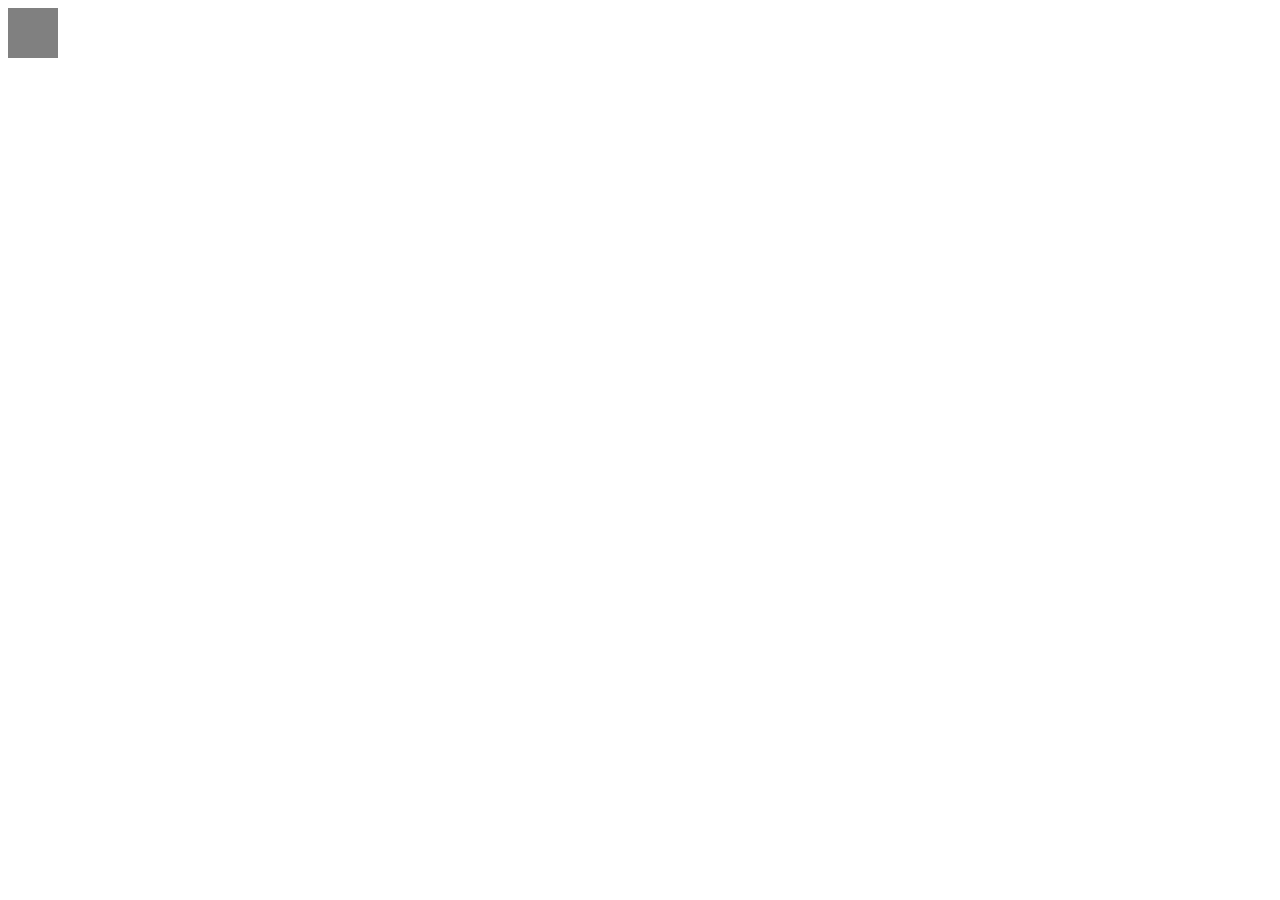
==== AtividadeTeste/proj.html @ fc2d342f "Teste media" ====
<html lang="pt-br">
<head>
    <meta charset="UTF-8">
    <meta name="viewport" content="width=device-width, initial-scale=1.0">
    <title>Document</title>
    <link rel="stylesheet" href="proj.css">
</head>
<body>
    <div class="teste">

    </div>
</body>
</html>
---- AtividadeTeste/proj.css ----
.teste{
    width: 50px;
    height: 50px;
    background-color: gray;

}

@media(max-width: 768px){
    .teste{
        width: 100px;
        height: 100px;
        background-color: red;
    }
}
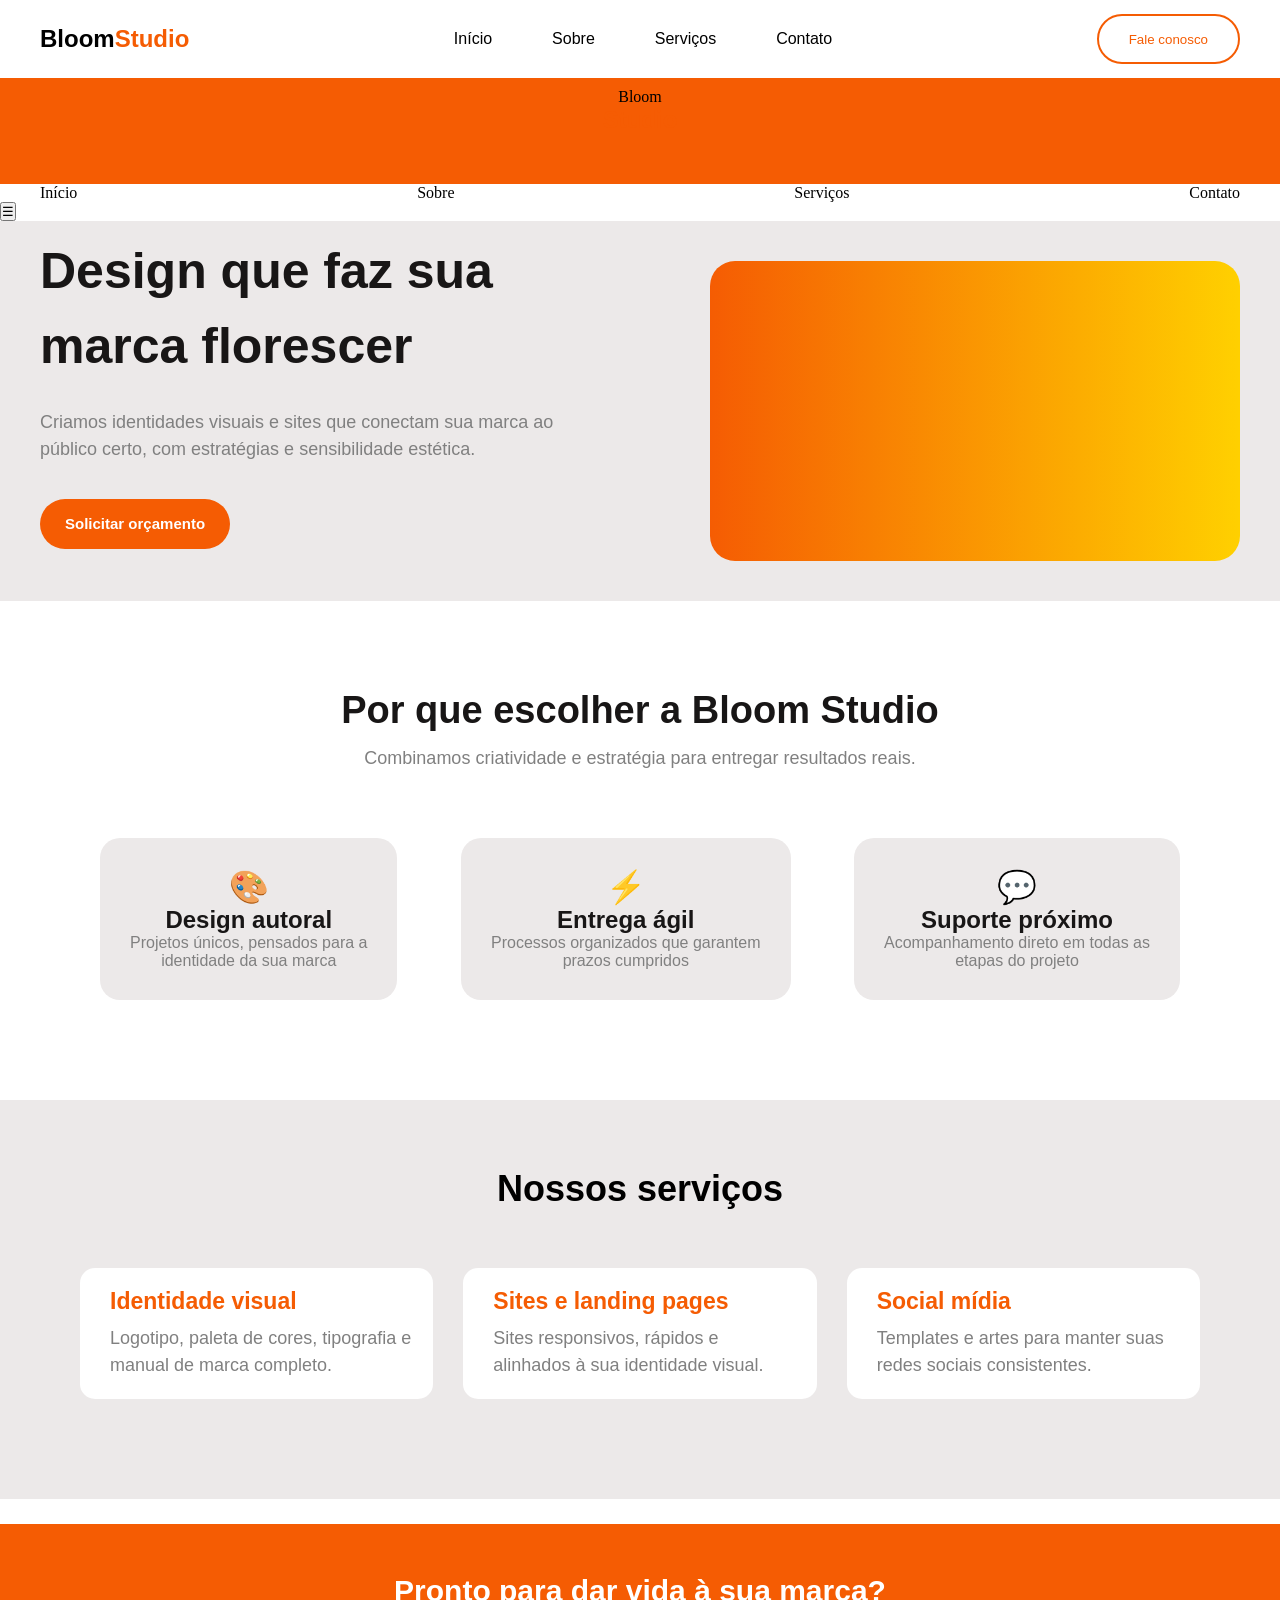
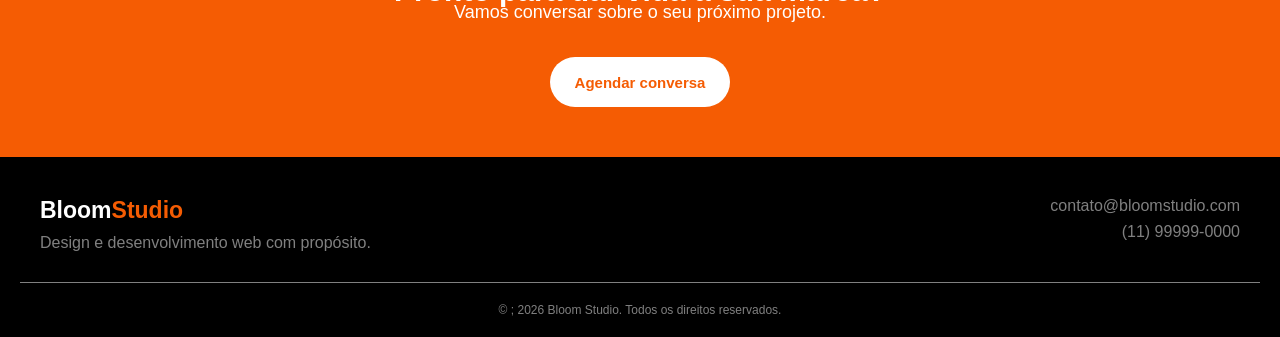
==== commit 7f62e0e9: "atividadeteste1" ====
--- a/AtividadeTeste/proj.html
+++ b/AtividadeTeste/proj.html
@@ -1,13 +1,120 @@
+<!DOCTYPE html>
 <html lang="pt-br">
 <head>
     <meta charset="UTF-8">
     <meta name="viewport" content="width=device-width, initial-scale=1.0">
-    <title>Document</title>
-    <link rel="stylesheet" href="proj.css">
+    <title>BloomStudio</title>
+    <link rel="stylesheet" href="./proj.css">
 </head>
 <body>
-    <div class="teste">
+    <nav>
+        <span class="black">Bloom<span class="orange">Studio</span></span>
+        <ul>
+            <li>
+                <a href="tela.html">Início</a>
+            </li>
+            <li>
+                <a href="sobre.html">Sobre</a>
+            </li>
+            <li>
+                <a href="serviços.html">Serviços</a>
+            </li>
+            <li>
+                <a href="contato.html">Contato</a>
+            </li>
+        </ul>
+        <button class="contato">Fale conosco</button>
+    </nav>
+    <header class="nav">
+        <div class="logo">
+            <span>Bloom</span><span class="orange">Studio</span>
+        </div>
 
-    </div>
+        <nav class="menuNovo">
+            <a href="tela.html">Início</a>
+            <a href="sobre.html">Sobre</a>
+            <a href="serviços.html">Serviços</a>
+            <a href="contato.html">Contato</a>
+        </nav>
+        <button class="menuTracinho">☰</button>
+    </header>
+
+        <header>
+            <div class="principal">
+                <div class="textos">
+                    <h1>Design que faz sua <br> marca florescer</h1>
+                    <p>Criamos identidades visuais e sites que conectam sua marca ao <br> público certo, com estratégias e sensibilidade estética.</p>
+                    <button type="submit" class="orcamento">Solicitar orçamento</button>
+                </div>
+                <div class="espacofoto"></div>
+            </div>
+        </header>
+           
+        <div class="motivo">
+            <h1>Por que escolher a Bloom Studio</h1>
+            <p>Combinamos criatividade e estratégia para entregar resultados reais.</p>
+        </div>
+        <div class="buttons">
+            <div class="buttonA">
+                <h1>🎨</h1>
+                <h2>Design autoral</h2>
+                <p>Projetos únicos, pensados para a <br> identidade da sua marca</p>
+            </div>
+            <div class="buttonB">
+                <h1>⚡</h1>
+                <h2>Entrega ágil</h2>
+                <p>Processos organizados que garantem <br> prazos cumpridos</p>
+            </div>
+            <div class="buttonC">
+                <h1>💬</h1>
+                <h2>Suporte próximo</h2>
+                <p>Acompanhamento direto em todas as <br> etapas do projeto</p>
+            </div>
+        </div>
+
+        <div class="servico">
+            <h1>Nossos serviços</h1>
+            <div class="topicos">
+                <div class="topico1">
+                    <h2>Identidade visual</h2>
+                    <p>Logotipo, paleta de cores, tipografia e <br> manual de marca completo.</p>
+                </div>
+                <div class="topico2">
+                    <h2>Sites e landing pages</h2>
+                    <p>Sites responsivos, rápidos e <br> alinhados à sua identidade visual.</p>
+                </div>
+                <div class="topico3">
+                    <h2>Social mídia</h2>
+                    <p>Templates e artes para manter suas <br> redes sociais consistentes.</p>
+                </div>
+            </div>
+        </div>
+
+        <div class="logo">
+            <h1>Pronto para dar vida à sua marca?</h1>
+            <p>Vamos conversar sobre o seu próximo projeto.</p>
+            <button>Agendar conversa</button>
+        </div>
+
+        <footer class="footer">
+            <div class="componentes">
+                <div class="estiloLogo">
+                    <h2>Bloom<span>Studio</span></h2>
+                    <p>Design e desenvolvimento web com propósito.</p>
+                </div>
+
+                <div class="footercontato">
+                    <p>contato@bloomstudio.com</p>
+                    <p>(11) 99999-0000</p>
+                </div>
+            </div>
+
+            <div class="footerUltimo">
+                <p>&copy ; 2026 Bloom Studio. Todos os direitos reservados.</p>
+            </div>
+        </footer>
+
+    <script src="proj.js"></script>
+
 </body>
 </html>
--- a/AtividadeTeste/proj.css
+++ b/AtividadeTeste/proj.css
@@ -1,14 +1,427 @@
-.teste{
-    width: 50px;
+*{
+    margin: 0;
+    padding: 0;
+}
+
+
+body{
+    color: black;
+    background-color: white;
+}
+
+ul{
+    display: flex;
+    list-style-type: none;
+    font-family: 'inter', sans-serif;
+
+}
+
+li{
+    padding: 30px 30px 30px 30px;/*em cima, direita, embaixo, esquerda*/
+}
+
+a{
+    color: black;
+    text-decoration: none;
+}
+
+.espacofoto{
+    display: block;
+    width: 100%;
+    max-width: 500px;
+    height: 300px;
+    background-image: linear-gradient(90deg, #f55c03, #ffd000);
+    border-radius: 25px;
+    padding-right: 30px;
+}
+@media(max-width: 768px){
+    .espacofoto{
+        display: none;
+    }
+}
+
+.principal{
+    display: flex;
+    justify-content: space-between;
+    align-items: center;
+    padding: 40px;
+    gap: 35px;
+    background-color: rgb(236, 233, 233);
+}
+
+.textos h1{
+    color: rgb(24, 22, 22);
+    font-family: 'inter', sans-serif;
+    font-size: 50px;
+    font-weight: bold; /*largura da fonte, negrito ou normal.*/
+    line-height: 1.5;
+    margin-bottom: 25px;
+}
+
+.textos p{
+    color: gray;
+    font-family: 'inter', sans-serif;
+    font-size: 18px;
+    line-height: 1.5;
+    font-weight: normal;
+    margin-bottom: 36px;
+}
+
+.textos{
+    max-width: 45%;
+    margin-top: -40px;
+}
+
+.orcamento{
+    width: 100%;
     height: 50px;
-    background-color: gray;
-
-}
-
-@media(max-width: 768px){
-    .teste{
-        width: 100px;
-        height: 100px;
-        background-color: red;
+    background-color:#f55c03;
+    border-radius: 50px;
+    font-family: 'inter', sans-serif;
+    font-size: 15px;
+    border: none;
+    color: white;
+    font-weight: bold;
+    display: inline-block;
+    width: max-content;
+    padding: 15px 25px;
+    align-items: center;
+}
+
+nav{
+    display: flex;
+    justify-content: space-between;
+    align-items: center;
+    padding: 0 40px 0 40px;
+}
+
+.contato{
+    height: 50px;
+    border-radius: 50px;
+    padding: 0 30px;
+    border: 2px solid #f55c03;
+    color:#f55c03;
+    background-color: white;
+    font-weight: 600px;
+    font-size: normal;
+    display: inline-block;
+    width: max-content;
+    align-items: center;
+}
+
+.black{
+    font-weight: bold;
+    font-size: x-large;
+    color: black;
+    font-family: 'inter', sans-serif;
+}
+
+.orange{
+    font-weight: bold;
+    font-size: x-large;
+    color:#f55c03;  
+    font-family: 'inter', sans-serif; 
+}
+
+nav a:hover{
+    color: #f55c03;
+
+}
+
+.motivo h1{
+    color: rgb(24, 22, 22);
+    font-family: 'inter', sans-serif;
+    font-size: 38px;
+    font-weight: bold;
+    line-height: 1.0;
+    margin-bottom: 25px;
+    text-align: center;
+    padding: 90px 0 0 0;
+}
+
+.motivo p{
+    color: gray;
+    font-family: 'inter', sans-serif;
+    font-size: 18px;
+    font-weight: normal;
+    line-height: 0.5;
+    margin-bottom: 25px;
+    text-align: center;
+}
+
+.buttons{
+    align-items: center;
+    text-align: center;
+    display: flex;
+    justify-content:space-between;
+    padding: 0 100px 0 100px;
+}
+
+.buttonA{
+    background-color:  rgb(236, 233, 233);
+    text-align: center;
+    line-height: normal;
+    font-family: 'inter', sans-serif;
+    border-radius: 20px;
+    padding: 30px;
+    margin-top: 50px;
+}
+
+.buttonB{
+    background-color:  rgb(236, 233, 233);
+    text-align: center;
+    line-height: normal;
+    font-family: 'inter', sans-serif;
+    border-radius: 20px;
+    padding: 30px;
+    margin-top: 50px;
+}
+
+.buttonC{
+    background-color:  rgb(236, 233, 233);
+    text-align: center;
+    line-height: normal;
+    font-family: 'inter', sans-serif;
+    border-radius: 20px;
+    padding: 30px;
+    margin-top: 50px;
+}
+
+.buttonA h1{
+    text-align: center;
+    font-size: 35px 40px;
+}
+
+.buttonB h1{
+    text-align: center;
+    font-size: 35px 40px;
+}
+
+.buttonC h1{
+    text-align: center;
+    font-size: 35px 40px;
+}
+
+.buttonA h2{
+    text-align: center;
+    color: rgb(24, 22, 22);
+}
+
+.buttonB h2{
+    text-align: center;
+    color: rgb(24, 22, 22);
+}
+
+.buttonC h2{
+    text-align: center;
+    color: rgb(24, 22, 22);
+}
+
+.buttonA p{
+    text-align: center;
+    color: grey;
+}
+
+.buttonB p{
+    text-align: center;
+    color: grey;
+}
+
+.buttonC p{
+    text-align: center;
+    color: grey;
+}
+
+.servico{
+    align-items: center;
+    text-align: center;
+    background-color:  rgb(236, 233, 233);
+    font-family: 'inter', sans-serif;
+    font-size: 18px;
+    font-weight: normal;
+    line-height: 0.5;
+    margin-bottom: 25px; 
+    padding: 80px 80px 100px 80px;
+    margin-top: 100px;
+}
+
+.topicos{
+    display: grid;
+    grid-template-columns: repeat(3, 1fr); 
+    gap: 30px; 
+    margin-top: 70px;
+}
+
+.topico1{
+    background-color: white;
+    border-radius: 15px;
+}
+
+.topico1 h2{
+    display: flex;
+    padding: 20px 0 0 30px;
+    margin-bottom: 10px;
+    font-family: 'inter', sans-serif;
+    color: #f55c03;
+    line-height: normal;
+    font-size: 23px;
+}
+
+.topico1 p{
+    display: flex;
+    padding: 0 0 20px 30px;
+    line-height: 1.5;
+    font-family: 'inter', sans-serif;
+    color: gray;
+    text-align: left;
+}
+.topico2{
+    background-color: white;
+    border-radius: 15px;
+}
+
+.topico2 h2{
+    display: flex;
+    padding: 20px 0 0 30px;
+    margin-bottom: 10px;
+    font-family: 'inter', sans-serif;
+    color: #f55c03;
+    line-height: normal;
+    font-size: 23px;
+}
+
+.topico2 p{
+    display: flex;
+    padding: 0 0 20px 30px;
+    line-height: 1.5;
+    font-family: 'inter', sans-serif;
+    color: gray;
+    text-align: left;
+}
+
+.topico3{
+    background-color: white;
+    border-radius: 15px;
+}
+
+.topico3 h2{
+    display: flex;
+    padding: 20px 0 0 30px;
+    margin-bottom: 10px;
+    font-family: 'inter', sans-serif;
+    color: #f55c03;
+    line-height: normal;
+    font-size: 23px;
+}
+
+.topico3 p{
+    display: flex;
+    padding: 0 0 20px 30px;
+    line-height: 1.5;
+    font-family: 'inter', sans-serif;
+    color: gray;
+    text-align: left;
+}
+
+.logo{
+    background-color: #f55c03; 
+    display: flex;
+    flex-direction: column;   /* Alinha os textos e o botão em linha vertical */
+    align-items: center;      /* Centraliza tudo horizontalmente */
+    text-align: center;       /* Garante que os textos fiquem centralizados */
+    justify-content: center;  /* Centraliza verticalmente se houver altura fixa */
+    padding: 0 0 50px 0;
+    padding-top: 10px;
+}
+
+.logo h1{
+    color: white;
+    font-family: 'inter', sans-serif;
+    text-align: center;
+    gap: 30px;
+    padding: 40px 0 0 0;
+    font-size: 30px;
+}
+
+.logo p{
+    color: white;
+    font-family: 'inter', sans-serif;
+    text-align: center;
+    padding: 0 0 15px 0;
+    font-size: 18px;
+    font-weight: normal;
+    line-height: 0.5;
+    margin-bottom: 25px;
+    text-align: center;
+}
+
+.logo button{
+    height: 50px;
+    background-color: white;
+    border-radius: 50px;
+    font-family: 'inter', sans-serif;
+    font-size: 15px;
+    border: none;
+    color: #f55c03;
+    font-weight: bold;
+    padding: 15px 25px;
+    width: max-content; /* Mantém o botão no tamanho do texto */
+}
+
+.footer{
+    background-color: black;
+    color: gray;
+    padding: 40px 20px 20px 20px;
+    font-family: 'inter', sans-serif;
+}
+
+.componentes{
+    display: flex;
+    justify-content: space-between;
+    align-items: flex-start;
+    max-width: 1200px;
+    margin: 0 auto;
+    padding-bottom: 30px;
+}
+
+.estiloLogo h2{
+    font-size: 23px;
+    margin: 0 0 10px 0;
+    color: white;
+}
+
+.estiloLogo h2 span{
+    color: #f55c03;
+}
+
+.footer p{
+    color: gray;
+    margin: 0;
+}
+
+.footercontato{
+    text-align: right;
+}
+
+.footercontato p{
+    margin: 0 0 8px 0;
+    color: gray;
+}
+
+.footerUltimo{
+    border-top: 1px solid gray;
+    padding-top: 20px;
+    text-align: center;
+}
+
+.footerUltimo p{
+    font-size: 12px;
+    color: gray;
+    margin: 0;
+}
+
+@media (max-width: 768px){
+    .menuNovo{
+        display: none;
     }
 }
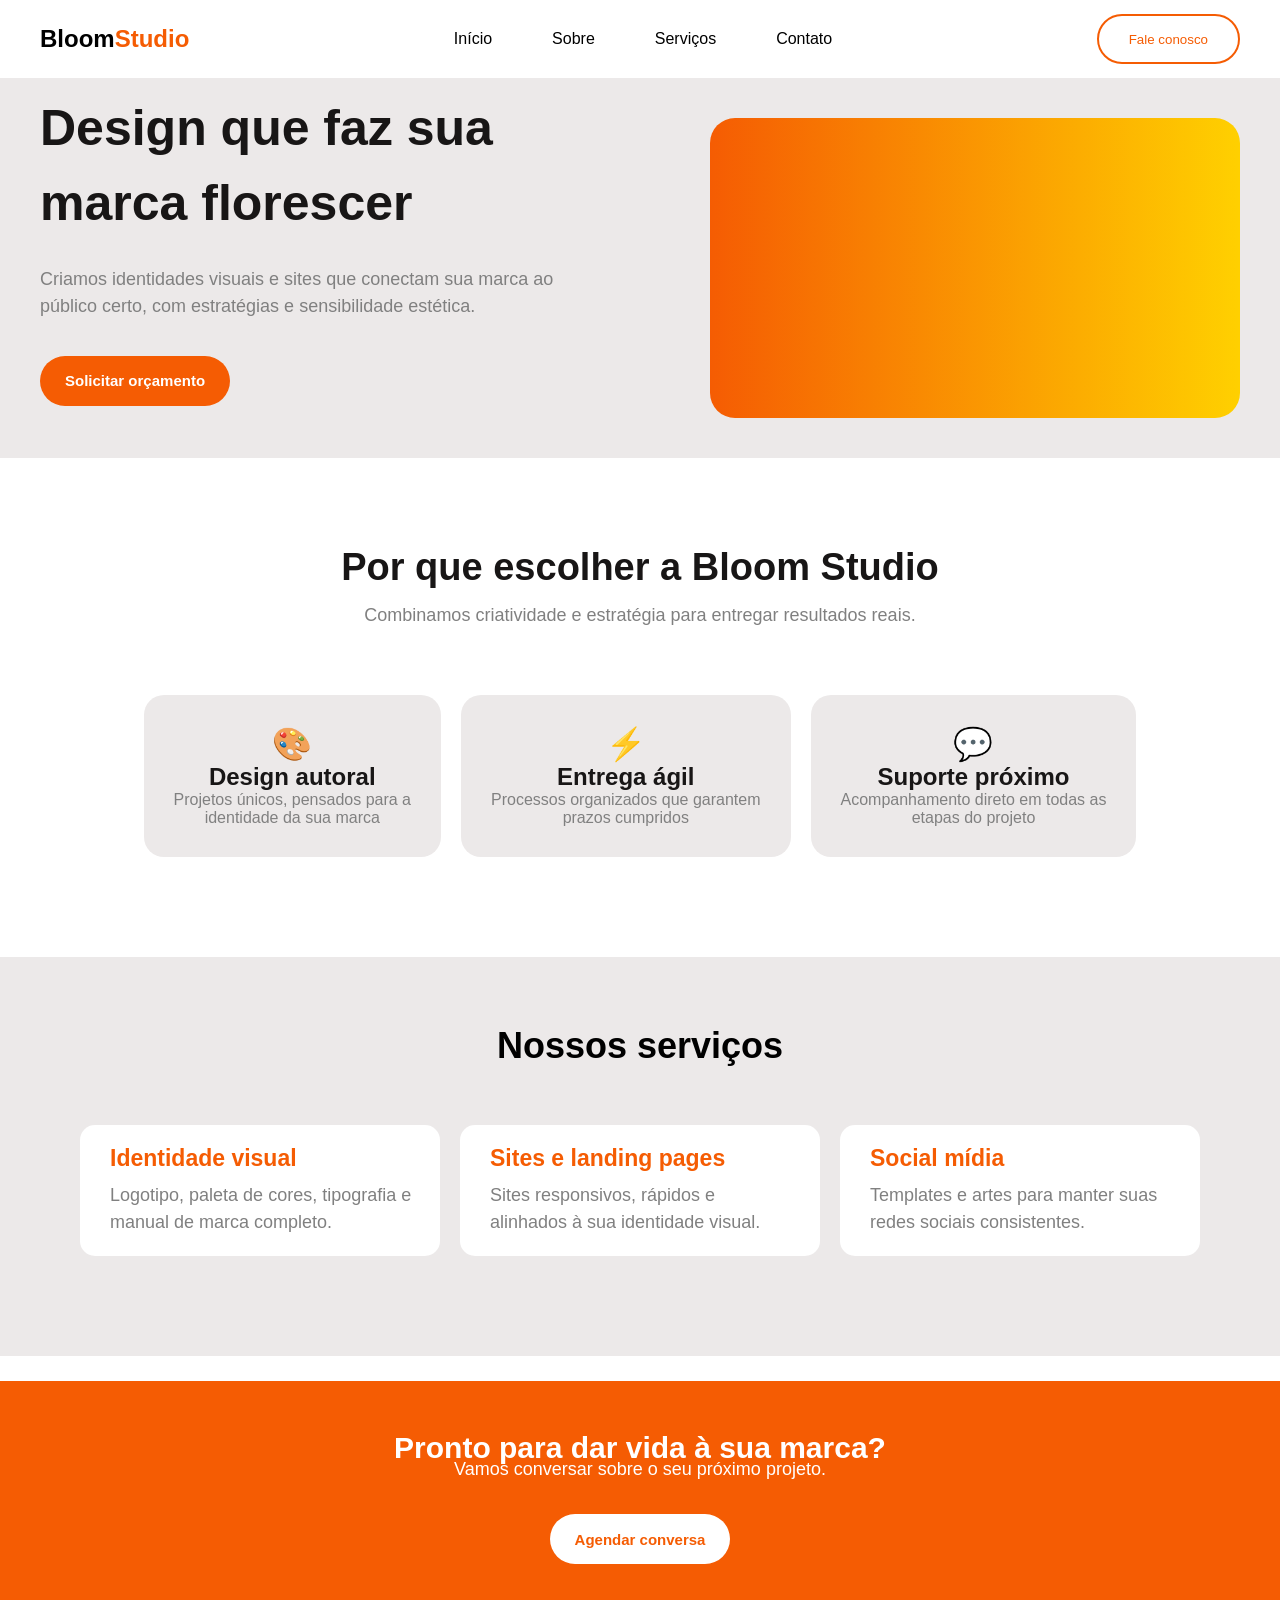
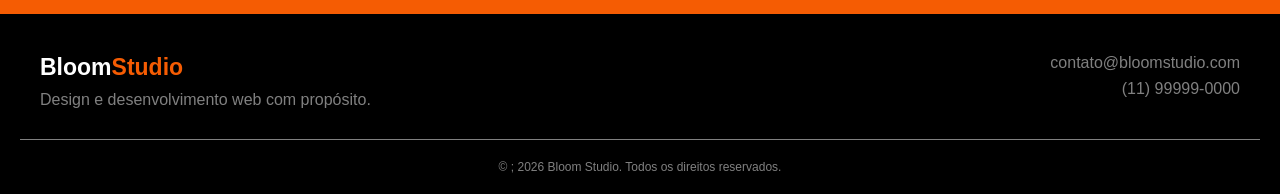
==== commit 8b5d5e64: "site mobile" ====
--- a/AtividadeTeste/proj.html
+++ b/AtividadeTeste/proj.html
@@ -7,39 +7,38 @@
     <link rel="stylesheet" href="./proj.css">
 </head>
 <body>
-    <nav>
-        <span class="black">Bloom<span class="orange">Studio</span></span>
-        <ul>
-            <li>
-                <a href="tela.html">Início</a>
-            </li>
-            <li>
-                <a href="sobre.html">Sobre</a>
-            </li>
-            <li>
-                <a href="serviços.html">Serviços</a>
-            </li>
-            <li>
-                <a href="contato.html">Contato</a>
-            </li>
-        </ul>
-        <button class="contato">Fale conosco</button>
-    </nav>
-    <header class="nav">
-        <div class="logo">
-            <span>Bloom</span><span class="orange">Studio</span>
+    <header>
+        <nav class="nav-desktop">
+            <span class="black">Bloom<span class="orange">Studio</span></span>
+            <ul>
+                <li>
+                    <a href="tela.html">Início</a>
+                </li>
+                <li>
+                    <a href="sobre.html">Sobre</a>
+                </li>
+                <li>
+                    <a href="serviços.html">Serviços</a>
+                </li>
+                <li>
+                    <a href="contato.html">Contato</a>
+                </li>
+            </ul>
+            <button class="contato">Fale conosco</button>
+        </nav>
+        <nav class="nav-mobile">
+            <span class="normal">Bloom<span class="laranja">Studio</span></span>
+            <button class="tracinhos">☰</button>
+             
+        </nav>
+        <div class="links-mobile escondido">
+            <ul class="listaM">
+                    <a href="tela.html">Início</a>
+                    <a href="sobre.html">Sobre</a>
+                    <a href="serviços.html">Serviços</a>
+                    <a href="contato.html">Contato</a>
+            </ul>
         </div>
-
-        <nav class="menuNovo">
-            <a href="tela.html">Início</a>
-            <a href="sobre.html">Sobre</a>
-            <a href="serviços.html">Serviços</a>
-            <a href="contato.html">Contato</a>
-        </nav>
-        <button class="menuTracinho">☰</button>
-    </header>
-
-        <header>
             <div class="principal">
                 <div class="textos">
                     <h1>Design que faz sua <br> marca florescer</h1>
@@ -48,7 +47,7 @@
                 </div>
                 <div class="espacofoto"></div>
             </div>
-        </header>
+    </header>
            
         <div class="motivo">
             <h1>Por que escolher a Bloom Studio</h1>
--- a/AtividadeTeste/proj.css
+++ b/AtividadeTeste/proj.css
@@ -153,8 +153,10 @@
     align-items: center;
     text-align: center;
     display: flex;
-    justify-content:space-between;
+    justify-content:center;
     padding: 0 100px 0 100px;
+    flex-wrap: wrap;
+    gap: 20px;
 }
 
 .buttonA{
@@ -250,6 +252,7 @@
     grid-template-columns: repeat(3, 1fr); 
     gap: 30px; 
     margin-top: 70px;
+    gap: 20px;
 }
 
 .topico1{
@@ -420,8 +423,83 @@
     margin: 0;
 }
 
-@media (max-width: 768px){
+.laranja{
+    color: #f55c03;
+}
+
+.normal{
+    font-size:  23px;;
+    font-weight: bold;
+    font-family: 'inter', sans-serif;
+    padding: 20px 0 20px 0;
+}
+
+.tracinhos{
+    background-color: white;
+    border: none;
+    font-size: 25px;
+    font-weight:lighter;
+}
+
+.listaM{
+    display: flex;
+    flex-direction: column;
+    gap: 20px;
+    margin-bottom: 30px;
+    position: absolute;
+    background-color: white;
+    width: 100%;
+    padding: 10px 20px;
+}
+
+.listaM a{
+    padding: 0 0 0 40px;
+}
+
+a:hover{
+    color: #f55c03;
+
+}
+
+.escondido {
+  display: none;
+}
+
+.nav-desktop{
+    
+}
+
+.nav-mobile{
+    display: none;
+}
+
+ @media (max-width: 768px){
+
     .menuNovo{
         display: none;
     }
-}+
+    .nav-desktop{
+        display: none;
+    }
+
+    .nav-mobile{
+        display: flex;
+    }
+
+    .textos{
+        display: flex;
+        flex-direction: column;  
+        align-items: center;  
+        justify-content: center; 
+        text-align: center;
+    }
+
+    .topicos{
+        display: flex;
+        flex-wrap: wrap;
+        gap: 20px;
+        justify-content: center; 
+    }
+} 
+
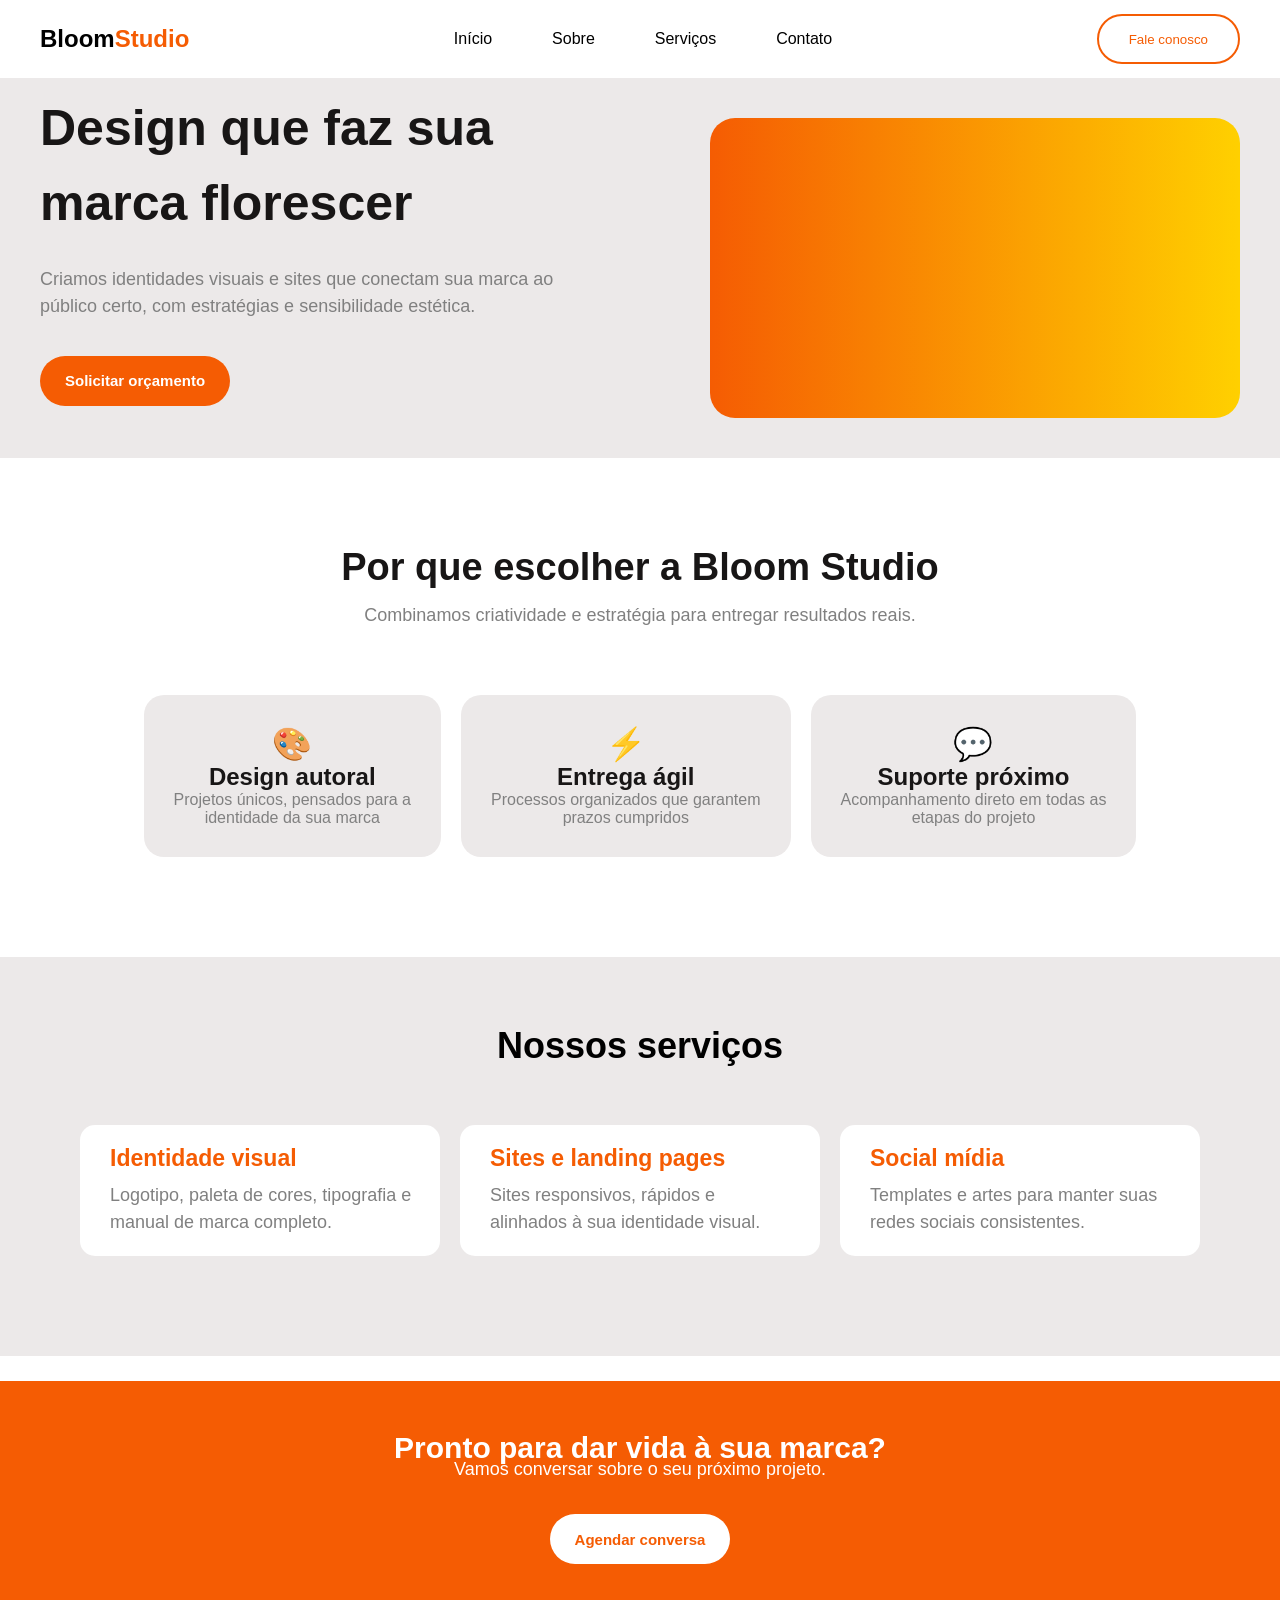
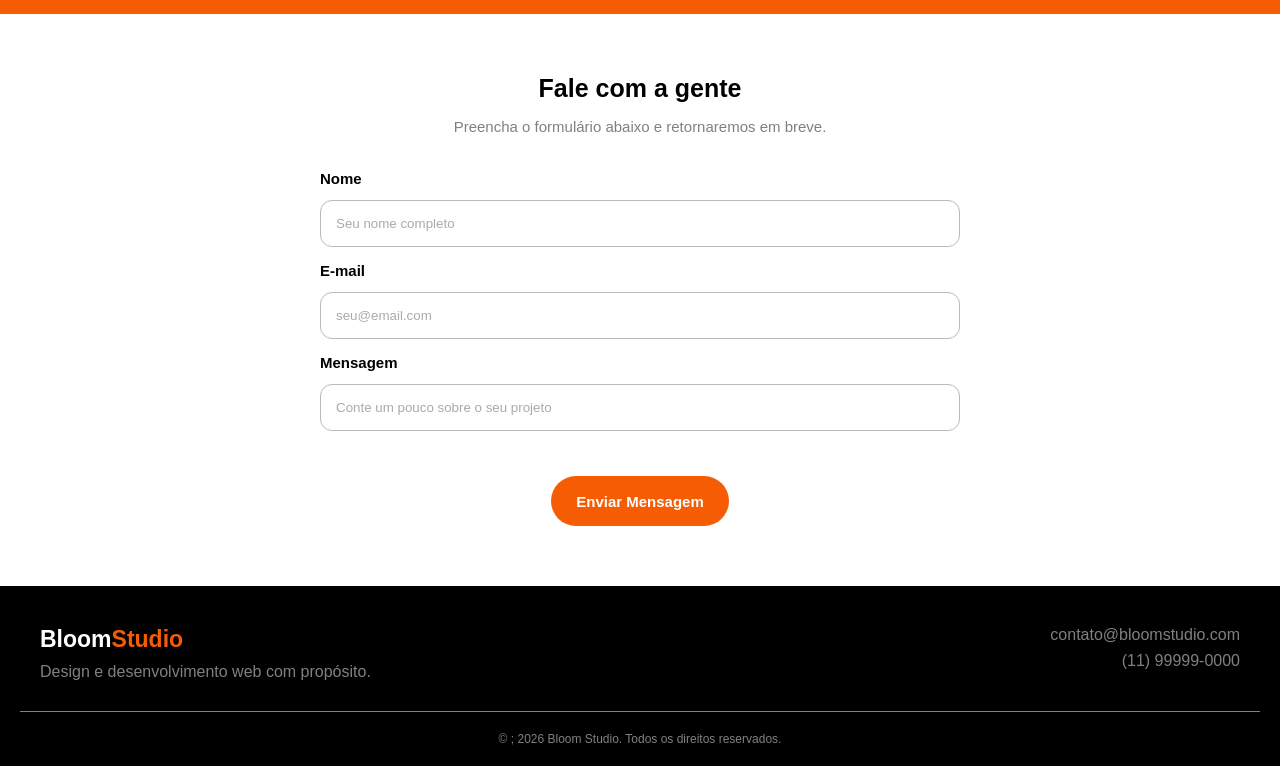
==== commit 711eef93: "formulario" ====
--- a/AtividadeTeste/proj.html
+++ b/AtividadeTeste/proj.html
@@ -95,6 +95,26 @@
             <button>Agendar conversa</button>
         </div>
 
+        <div class="formulario">
+            <h2>Fale com a gente</h2>
+            <p>Preencha o formulário abaixo e retornaremos em breve.</p>
+            <form id="form">
+                <div class="preencha">
+                    <label for="fname">Nome</label>
+                    <input type="text" placeholder="Seu nome completo">
+                </div>
+                <div class="preencha">
+                    <label for="email">E-mail</label>
+                    <input type="text" placeholder="seu@email.com">
+                </div>
+                <div class="preencha">
+                    <label for="Mensagem">Mensagem</label>
+                    <input type="text" placeholder="Conte um pouco sobre o seu projeto">
+                </div>   
+            </form>
+            <button class="mensagem">Enviar Mensagem</button>
+        </div>
+        
         <footer class="footer">
             <div class="componentes">
                 <div class="estiloLogo">
--- a/AtividadeTeste/proj.css
+++ b/AtividadeTeste/proj.css
@@ -341,7 +341,6 @@
     color: white;
     font-family: 'inter', sans-serif;
     text-align: center;
-    gap: 30px;
     padding: 40px 0 0 0;
     font-size: 30px;
 }
@@ -445,11 +444,11 @@
     display: flex;
     flex-direction: column;
     gap: 20px;
-    margin-bottom: 30px;
     position: absolute;
     background-color: white;
     width: 100%;
     padding: 10px 20px;
+    margin-bottom: 30px;
 }
 
 .listaM a{
@@ -463,10 +462,6 @@
 
 .escondido {
   display: none;
-}
-
-.nav-desktop{
-    
 }
 
 .nav-mobile{
@@ -503,3 +498,78 @@
     }
 } 
 
+.formulario{
+    font-family: 'inter', sans-serif;
+    padding: 20px;
+    width: 50%;
+    margin: 0 auto;
+    text-align: center;
+}
+
+#form{
+    width: 100%;
+}
+
+.formulario h2{
+    font-size: 25px;
+    margin-bottom: 15px;
+    margin-top: 40px;
+}
+
+.formulario p{
+    color: gray;
+    font-size: 15px;
+    font-weight: 500;
+    margin-bottom: 35px;
+}
+
+.formulario h2 p button{
+    margin: 0 auto;
+}
+
+.preencha{
+    display: flex;
+    flex-direction: column;
+    align-items: left;
+    margin-bottom: 15px;
+    text-align: left;
+    gap: 10px;
+}
+
+.preencha label{
+    font-size: 15px;
+    font-weight: bold;
+    margin-bottom: 3px;
+    text-align: left;
+}
+
+.preencha input{
+    /* width: 60%; */
+    border-radius: 12px;
+    border-width: 1px;
+    padding: 15px;
+    border-style: solid;
+    border-color: rgb(187, 185, 185);
+}
+
+.preencha input::placeholder{
+    color: rgb(170, 170, 170);
+}
+
+.mensagem{
+    width: 100%;
+    height: 50px;
+    background-color:#f55c03;
+    border-radius: 50px;
+    font-family: 'inter', sans-serif;
+    font-size: 15px;
+    border: none;
+    color: white;
+    font-weight: bold;
+    display: inline-block;
+    width: max-content;
+    padding: 15px 25px;
+    align-items: center;
+    margin-top: 30px;
+    margin-bottom: 40px;
+}
